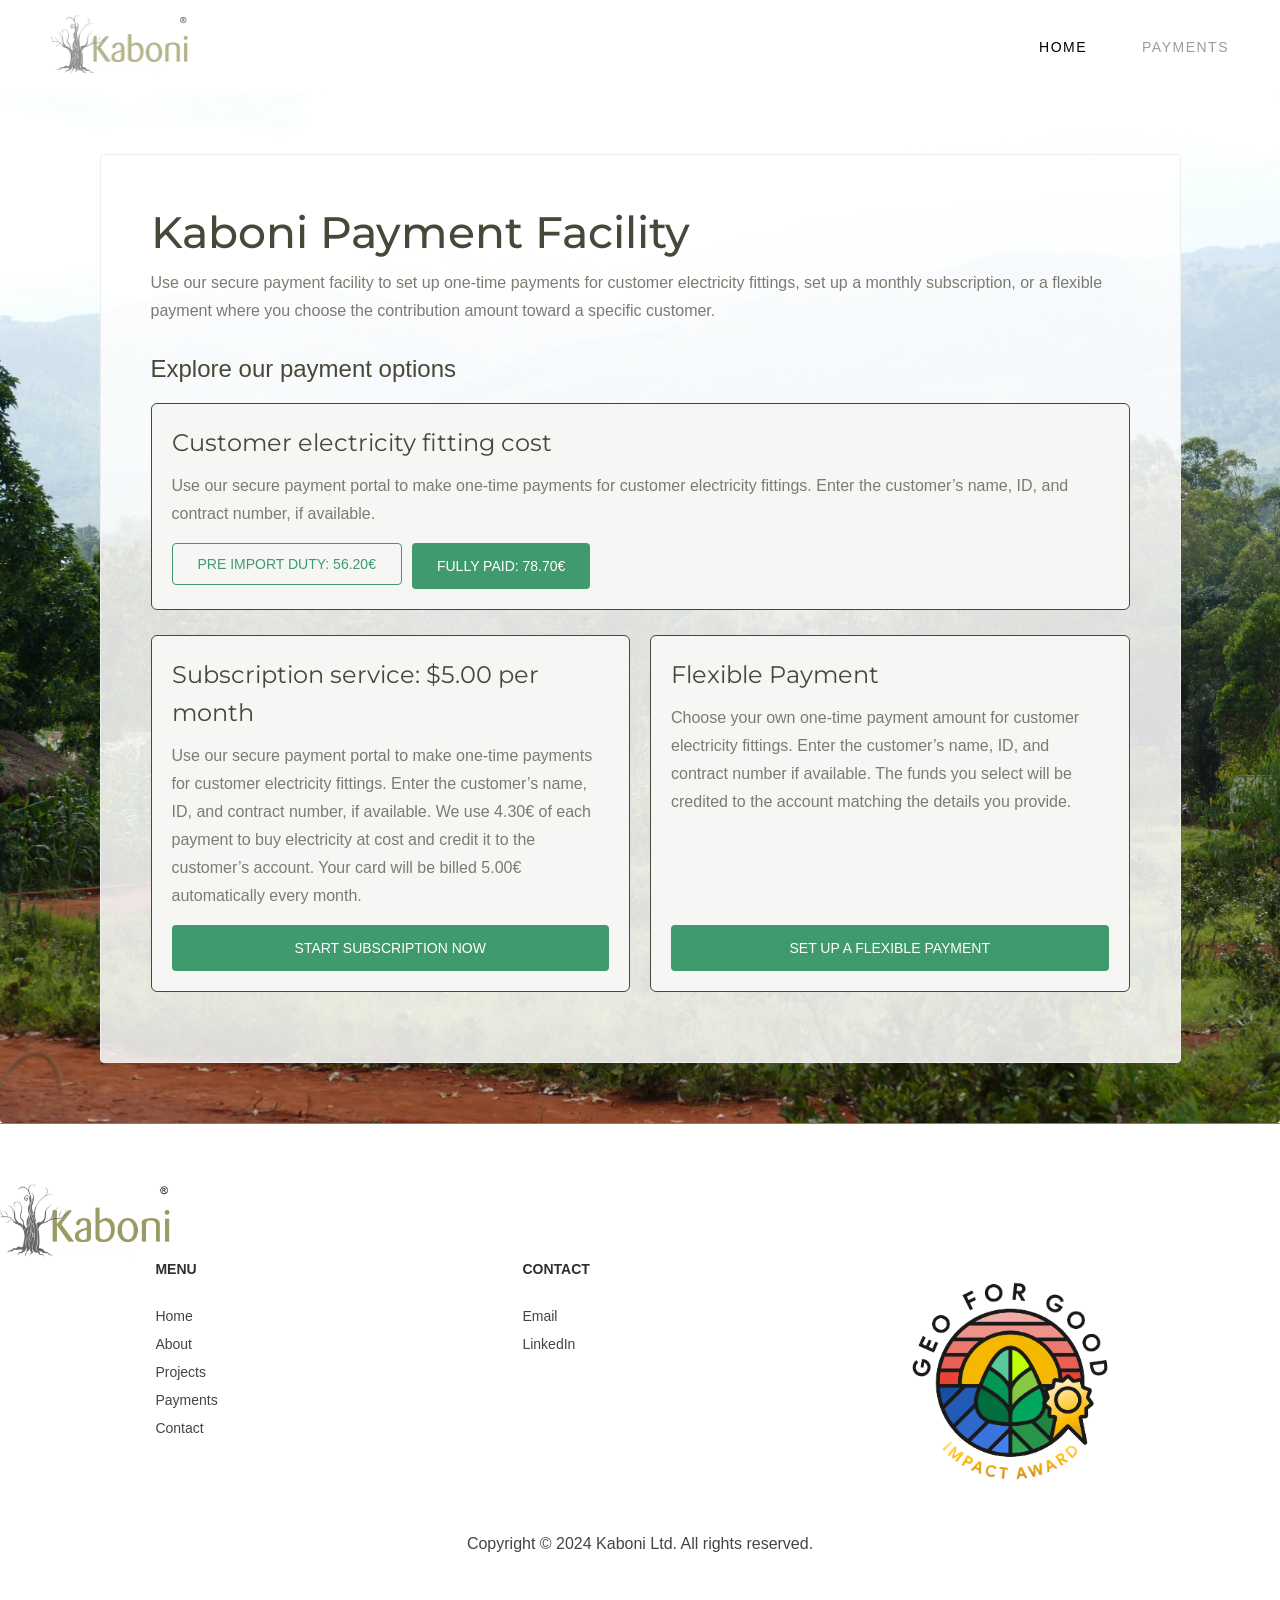
==== pages/payment.html @ aac9b1a4 "new" ====
<!doctype html>
<html lang="en">
  <head>
    <meta charset="UTF-8" />
    <title>Kaboni Payment</title>

    <link rel="stylesheet" href="../css/pstyles.css" />
    <link rel="stylesheet" href="../css/styles.css" />
    <link rel="preconnect" href="https://fonts.googleapis.com" />
    <link rel="preconnect" href="https://fonts.gstatic.com" crossorigin />

    <link
      href="https://fonts.googleapis.com/css2?family=Montserrat:wght@300;400;500;600;700&display=swap"
      rel="stylesheet"
    />
  </head>
  <body>
    <header>
      <div class="logo-header">
        <a href="/">
          <img src="../images/logo.jpg" alt="logo" />
        </a>
      </div>
      <div class="menu-toggle" id="menuToggle">
        <span></span>
        <span></span>
        <span></span>
      </div>
      <nav>
        <ul>
          <li class="active">
            <a href="/">Home</a>
          </li>
          <li>
            <a href="payment.html">Payments</a>
          </li>
        </ul>
      </nav>
    </header>
    <section class="payment-section">
      <div class="container bg-payment">
        <h1>Kaboni Payment Facility</h1>
        <p class="desc">
          Use our secure payment facility to set up one-time payments for
          customer electricity fittings, set up a monthly subscription, or a
          flexible payment where you choose the contribution amount toward a
          specific customer.
        </p>

        <h2>Explore our payment options</h2>

        <!-- BIG CARD -->
        <div class="card big">
          <h3>Customer electricity fitting cost</h3>
          <p>
            Use our secure payment portal to make one-time payments for customer
            electricity fittings. Enter the customer’s name, ID, and contract
            number, if available.
          </p>

          <div class="actions">
            <a href="https://buy.stripe.com/bJe00ia7hgw996VfK4dwc03">
              <button class="outline">PRE IMPORT DUTY: 56.20€</button>
            </a>
            <a href="https://buy.stripe.com/dRm14m0wHa7L3MB8hCdwc02">
              <button class="filled">FULLY PAID: 78.70€</button>
            </a>
          </div>
        </div>

        <!-- SMALL CARDS -->
        <div class="grid">
          <div class="card">
            <h3>Subscription service: $5.00 per month</h3>
            <p>
              Use our secure payment portal to make one-time payments for
              customer electricity fittings. Enter the customer’s name, ID, and
              contract number, if available. We use 4.30€ of each payment to buy
              electricity at cost and credit it to the customer’s account. Your
              card will be billed 5.00€ automatically every month.
            </p>
            <a href="https://buy.stripe.com/00w8wOgvFa7Lfvj2Xidwc00">
              <button class="full">START SUBSCRIPTION NOW</button>
            </a>
          </div>

          <div class="card">
            <div>
              <h3>Flexible Payment</h3>
              <p>
                Choose your own one-time payment amount for customer electricity
                fittings. Enter the customer’s name, ID, and contract number if
                available. The funds you select will be credited to the account
                matching the details you provide.
              </p>
            </div>
            <a href="https://buy.stripe.com/28EaEWenx0xbbf31Tedwc04">
              <button class="full">SET UP A FLEXIBLE PAYMENT</button>
            </a>
          </div>
        </div>
      </div>
    </section>
    <footer>
      <div class="footer-container">
        <div class="footer-logo">
          <!-- غير اللوجو ده -->

          <a href="/"> <img src="../images/logo.jpg" alt="Kaboni Logo" /> </a>
        </div>
        <div class="footer-content">
          <!-- LEFT LOGO -->

          <!-- CENTER LINKS -->
          <div class="footer-links">
            <div class="footer-column">
              <h3>Menu</h3>

              <ul>
                <li><a href="#">Home</a></li>
                <li><a href="#">About</a></li>
                <li><a href="#">Projects</a></li>
                <li><a href="#">Payments</a></li>
                <li><a href="#">Contact</a></li>
              </ul>
            </div>
          </div>

          <div class="footer-column">
            <h3>Contact</h3>

            <ul>
              <li><a href="mailto:phillip@kaboni.org">Email</a></li>
              <li>
                <a href="https://www.linkedin.com/company/kaboni-energy-ltd/"
                  >LinkedIn</a
                >
              </li>
            </ul>
          </div>
          <!-- RIGHT IMAGE -->
          <div class="footer-award">
            <!-- غير الصورة دي -->
            <img src="../images/GEO.png" alt="Award" />
          </div>
        </div>

        <!-- COPYRIGHT -->
        <div class="copyright">
          Copyright © 2024 Kaboni Ltd. All rights reserved.
        </div>
      </div>
    </footer>
    <script src="../js/index.js"></script>
  </body>
</html>
---- css/pstyles.css ----
* {
  margin: 0;
  padding: 0;
  box-sizing: border-box;
  font-family: "Segoe UI", sans-serif;
}

body {
  background: #eee;
}

/* SECTION */
.payment-section {
  position: relative;
  background: url("../images/payments.jpg") center/cover;
  padding: 60px 20px;
  border-radius: 4px;
  font-family: "Montserrat", sans-serif !important;
}

/* CONTENT */
.container {
  position: relative;
  margin: auto;
  font-family: "Montserrat", sans-serif;
}

h1 {
  font-size: 32px;
  margin-bottom: 10px;
  color: #484738;
  font-family: "Montserrat", sans-serif;
  font-weight: 500;
}

.desc {
  color: #555;
  margin-bottom: 30px;
}

h2 {
  margin: 20px 0;
  color: #484738;
  font-weight: 300;
}
.bg-payment h1 {
  font-size: 44px;
  font-family: "Montserrat", sans-serif;
}
/* CARDS */
.card {
  background: #fff;
  border: 1px solid #484738;
  border-radius: 6px;
  display: flex;
    justify-content: space-between;
    flex-direction: column;
  padding: 20px;
  margin-bottom: 20px;
  transition: 0.3s;
  background-color: #f6f6f5;
}

.card.big {
  margin-bottom: 25px;
  background-color: #f6f6f5;
}

.card h3 {
  margin-bottom: 10px;
  color: #484738;
  font-family: "Montserrat", sans-serif;
  font-weight: 400;
  line-height: 38px;
  font-size: 24px;
}

.card p {
  color: #666;
  margin-bottom: 15px;
  line-height: 1.6;
}

/* BUTTONS */
.actions {
  display: flex;
  gap: 10px;
}

button {
  border: none;
  padding: 12px 25px;
  cursor: pointer;
  font-size: 14px;
  border-radius: 4px;
  color: #f5faf0;
  transition: 0.3s;
}

.outline {
  border: 1px solid #3f9a6e;
  background: transparent;
  color: #3f9a6e;
}

.outline:hover {
  background: #87bfa4;
  color: #fff;
}

.filled {
  background: #3f9a6e;
  color: #fff;
    padding: 15px 25px;

}

.filled:hover {
  background: #32343a;
}

.full {
  width: 100%;
  background: #3f9a6e;
  color: #fff;
  font-size: 14px;
    padding: 15px 25px;

}

.full:hover {
  background: #32343a;
}

/* GRID */
.grid {
  display: grid;
  grid-template-columns: repeat(2, 1fr);
  gap: 20px;
}

/* RESPONSIVE */
@media (max-width: 768px) {
  .grid {
    grid-template-columns: 1fr;
  }
}
.bg-payment {
  inset: 0;
  background: rgba(255, 255, 255, 0.85);
  padding: 50px;
  max-width: 1081px;
  border-radius: 4px;
  border: 1px solid #eee;
}
.desc,
.big p,
.card p {
  font-size: 16px;
  line-height: 28px !important;
  color: #7c7b70;
}
---- css/styles.css ----
* {
  margin: 0;
  padding: 0;
  box-sizing: border-box;
  font-family: "Poppins", sans-serif;
}
a{
  text-decoration: none;
  color: inherit;
}
html,body {
  overflow-x: hidden;
  background: #fffeef;
  width: 100%;
}

header {
  width: 100%;
  height: 93.63px;
  background: #ffffff;
 
  display: flex;
  align-items: center;
  justify-content: space-between;

  padding: 0 51px;

  position: relative;
  z-index: 100;
}

.logo-header {
  display: flex;
  align-items: center;
  gap: 12px;
}

.logo-header img {
  width: 137px;
  opacity: 0.75;
}

.logo-header h1 {
  font-size: 24px;
  font-weight: 300;
  color: #8d8750;
  letter-spacing: 1px;
}

nav ul {
  display: flex;
  align-items: center;
  gap: 55px;
  list-style: none;
}

nav ul li {
  position: relative;
  font-size: 14px;
  letter-spacing: 1.5px;
  text-transform: uppercase;
  cursor: pointer;
  color: #9b9b9b;
  transition: 0.3s;
}

nav ul li:hover {
  color: #000;
}

nav ul li.active {
  color: #000;
  font-weight: 500;
}

.hero-slider {
  width: 100%;
  height: 700px;
  position: relative;
  overflow: hidden;
  overflow-x: hidden;
}

/* SLIDES */

.slides {
  display: flex;
  width: 100%;
  height: 100%;
  transition: transform 0.8s ease-in-out;
}

.slide {
  min-width: 100%;
  height: 100%;
  position: relative;
  flex-shrink: 0;
}

.slide img {
  width: 100%;
  height: 100%;
  object-fit: cover;
}

/* OVERLAY */

.overlay {
  position: absolute;
  inset: 0;
}

/* CONTENT */

.content {
  position: absolute;
  top: 50%;
  left: 21%;
  transform: translateY(-50%);
  color: #fff;
  z-index: 5;
  max-width: 940px;
}

.content h1 {
  font-size: 64px;
  font-weight: 300;
  margin-bottom: 18px;
  line-height: 1.1;
}

.content p {
  font-size: 20px;
  margin-bottom: 35px;
  color: #f1f1f1;
}

.content .btn {
  display: inline-block;
  padding: 12px 25px;
  background: #3f9a6e;
  color: #fff;
  text-decoration: none;
  font-size: 12px;
  letter-spacing: 2px;
  text-transform: uppercase;
  transition: 0.3s;
  border-radius: 4px;
}

.content .btn:hover {
  background: #32343a;
}
.centered {
  display: flex;
  flex-direction: column;
  justify-content: center;
  text-align: center;
}
.centered .btn {
  margin: auto;
}

/* ARROWS */

.arrow {
  position: absolute;
  top: 50%;
  transform: translateY(-50%);
  z-index: 10;
  color: #fff;
  font-size: 48px;
  cursor: pointer;
  user-select: none;
  transition: 0.3s;
}

.arrow:hover {
  opacity: 0.7;
}

.prev {
  left: 35px;
}

.next {
  right: 35px;
}

/* DOTS */

.dots {
  position: absolute;
  bottom: 18px;
  left: 50%;
  transform: translateX(-50%);
  display: flex;
  gap: 12px;
  z-index: 10;
}

.dot {
  width: 14px;
  height: 14px;
  border-radius: 50%;
  background: #fff;
  opacity: 0.5;
  cursor: pointer;
  transition: 0.3s;
}

.dot.active {
  opacity: 1;
  transform: scale(1.2);
}

/* RESPONSIVE */

@media (max-width: 992px) {
  .content {
    left: 10%;
    right: 10%;
  }

  .content h1 {
    font-size: 48px;
  }

  .content p {
    font-size: 18px;
  }
}

@media (max-width: 576px) {
  .content h1 {
    font-size: 34px;
  }

  .content .btn {
    padding: 14px 26px;
    font-size: 14px;
  }

  .arrow {
    font-size: 45px;
  }
}

/* =========================
       RESPONSIVE
    ========================== */

@media (max-width: 992px) {
  .content {
    left: 10%;
  }

  .content h2 {
    font-size: 50px;
  }

  nav {
    display: none;
  }
}

@media (max-width: 600px) {
  header {
    padding: 0 20px;
  }

  .content {
    left: 8%;
    right: 8%;
  }

  .content h2 {
    font-size: 38px;
  }

  .content p {
    font-size: 15px;
  }

  .content button {
    padding: 15px 28px;
  }
}

.mission-section {
  width: 100%;
  background: #fffeef;

  padding: 110px 20px 60px;

  overflow: hidden;
}

.mission-container {
  max-width: 1200px;
  margin: auto;

  text-align: center;

  transform: scale(1);
  transition: transform 0.25s linear;
  will-change: transform;
}

/* SMALL TITLE */

.mission-subtitle {
  font-size: 14px;
  letter-spacing: 2px;
  text-transform: uppercase;

  color: #9f9b8d;

  margin-bottom: 18px;
}

/* BIG TEXT */

.mission-title {
  font-size: 32px;
  line-height: 1.5;
  font-weight: 300;

  color: #4b4a42;

  max-width: 1080px;
  margin: auto;
}

/* LINE */

.bottom-line {
  width: 88%;
  height: 1px;

  background: #dddccf;

  margin: 80px auto 0;
}

/* =========================
       RESPONSIVE
    ========================== */

@media (max-width: 992px) {
  .mission-title {
    font-size: 42px;
  }
}

@media (max-width: 600px) {
  .mission-section {
    padding: 80px 20px 50px;
  }

  .mission-title {
    font-size: 28px;
    line-height: 1.7;
  }

  .mission-subtitle {
    font-size: 12px;
  }
}

.payment-card {
  width: 100%;
  max-width: 1140px;
  margin: auto;
  background: #ffffff;

  border: 1px solid #dddddd;

  border-radius: 3px;

  padding: 34px 42px;
}

/* TITLE */

.payment-title {
  font-size: 22px;
  font-weight: 400;

  color: #45443d;

  margin-bottom: 22px;
}

/* TEXT */

.payment-text {
  font-size: 16px;
  line-height: 2;

  color: #7a786f;

  max-width: 1030px;
}

/* BUTTON */

.payment-btn {
  margin-top: 28px;

  border: none;
  outline: none;

  background: #3f9a6e;

  color: #fff;

  padding: 15px 26px;

  text-transform: uppercase;

  letter-spacing: 3px;

  font-size: 13px;
  font-weight: 500;

  border-radius: 3px;

  cursor: pointer;

  transition: 0.3s;
}

.payment-btn:hover {
  background: #32343a;
}

/* =========================
       RESPONSIVE
    ========================== */

@media (max-width: 768px) {
  body {
    padding: 20px;
  }

  .payment-card {
    padding: 28px 22px;
  }

  .payment-title {
    font-size: 20px;
  }

  .payment-text {
    font-size: 15px;
    line-height: 1.9;
  }

  .payment-btn {
    width: 100%;
  }
}

.about {
  width: 100%;
  min-height: 100vh;
  display: flex;
  align-items: center;
  justify-content: center;
  padding: 60px 8%;
}

.about-container {
  display: flex;
  align-items: center;
  justify-content: space-between;
  gap: 70px;
  width: 100%;
}

.about-content {
  flex: 1;
  max-width: 430px;
  display: flex;
  flex-direction: column;
  justify-content: center;
}

.small-title {
  font-size: 16px;
  letter-spacing: 3px;
  color: #6f6f6f;
  margin-bottom: 1.5rem;
  text-align: center;
  text-transform: uppercase;
}

.about-content h2 {
  font-size: 36px;
  font-weight: 400;
  color: #4a4a4a;
  text-align: center;
  margin-bottom: 1.5rem;
  line-height: 1.1;
}

.about-content p {
  font-size: 16px;
  line-height: 2;
  color: #666;
  margin-bottom: 40px;
}

.about-btn {
  display: inline-block;
  padding: 12px 25px;
  background: #3f9a6e;
  color: #fff;
  text-decoration: none;
  margin: auto;
  text-transform: uppercase;
  letter-spacing: 2px;
  border-radius: 4px;
  transition: 0.3s;
  font-size: 12px;
  font-weight: 500;
}

.about-btn:hover {
  background: #32343a;
}

.about-image {
  flex: 1.3;
}

.about-image img {
  width: 100%;
  width: 708px;
  display: block;
  object-fit: cover;
}

/* Responsive */

@media (max-width: 992px) {
  .about-container {
    flex-direction: column;
  }

  .about-content {
    max-width: 100%;
  }

  .about-content h2 {
    font-size: 45px;
  }
}

@media (max-width: 576px) {
  .about {
    padding: 40px 20px;
  }

  .about-content h2 {
    font-size: 36px;
  }

  .about-content p {
    font-size: 16px;
    line-height: 1.8;
  }

  .about-btn {
    width: 100%;
    text-align: center;
  }
}
.team {
  width: 100%;
  min-height: 100vh;
  display: flex;
  align-items: center;
  justify-content: center;
  padding: 60px 8%;
}

.team-container {
  width: 100%;
  display: flex;
  align-items: center;
  justify-content: space-between;
  gap: 80px;
}

.team-image {
  flex: 1.4;
}

.team-image img {
  width: 100%;
  display: block;
  object-fit: cover;
  width: 708px;
}

.team-content {
  flex: 1;
  max-width: 450px;
  display: flex;
  flex-direction: column;
  justify-content: center;
}

.small-title {
  font-size: 16px;
  letter-spacing: 3px;
  color: #6d6d6d;
  text-transform: uppercase;
  margin-bottom: 20px;
}

.team-content h2 {
  font-size: 36px;
  font-weight: 400;
  text-align: center;
  color: #4b4b4b;
  margin-bottom: 35px;
  line-height: 1.1;
}

.team-content p {
  font-size: 16px;
  line-height: 2;
  color: #666;
  margin-bottom: 45px;
}

.team-btn {
  display: inline-block;
  padding: 12px 25px;
  background: #4aa06e;
  color: #fff;
  text-decoration: none;
  text-transform: uppercase;
  letter-spacing: 2px;
  border-radius: 4px;
  font-size: 14px;
  margin: auto;
  transition: 0.3s;
}

.team-btn:hover {
  background: #32343a;
}

/* Responsive */

@media (max-width: 992px) {
  .team-container {
    flex-direction: column;
  }

  .team-content {
    max-width: 100%;
  }

  .team-content h2 {
    font-size: 44px;
  }
}

@media (max-width: 576px) {
  .team {
    padding: 40px 20px;
  }

  .team-content h2 {
    font-size: 35px;
  }

  .team-content p {
    font-size: 16px;
    line-height: 1.8;
  }

  .team-btn {
    width: 100%;
    text-align: center;
  }
}
.video-section {
  width: 100%;
  min-height: 100vh;
  display: flex;
  justify-content: center;
  align-items: center;
  padding: 40px 40px 0 40px;
}

.video-box {
  position: relative;
  width: 100%;
  max-width: 1150px;
  overflow: hidden;
}

/* iframe الخاص بفيديو Google Drive */

.video-box iframe {
  width: 100%;
  height: 650px;
  border: none;
  display: block;
}

/* Responsive */

@media (max-width: 768px) {
  .video-box iframe {
    height: 400px;
  }
}

@media (max-width: 480px) {
  .video-box iframe {
    height: 250px;
  }
}

.newsletter-section {
  width: 100%;
  min-height: 100vh;
  background: #fffeef;
  display: flex;
  align-items: center;
  justify-content: center;
  padding: 0 20px 170px 20px;
}

.newsletter-container {
  text-align: center;
  max-width: 900px;
  width: 100%;
}

.top-text {
  font-size: 16px;
  color: #444;
  margin-bottom: 45px;
  font-weight: 400;
}

.logo {
  width: 377px;
  max-width: 100%;
  margin: 0 auto 120px;
  display: block;
}

.title {
  font-size: 36px;
  font-weight: 300;
  color: #484738;
  line-height: 1.2;
  margin-bottom: 35px;
}

.newsletter-form {
  display: flex;
  align-items: flex-end;
  justify-content: center;
  gap: 12px;
  flex-wrap: wrap;
}

.input-group {
  display: flex;
  flex-direction: column;
  align-items: flex-start;
}

.input-group label {
  font-size: 14px;
  letter-spacing: 2px;
  color: #444;
  margin-bottom: 10px;
  text-transform: uppercase;
}

.input-group input {
  width: 280px;
  height: 44px;
  border: 1px solid #cfcfcf;
  background: #f5f5f5;
  padding: 0 15px;
  font-size: 15px;
  outline: none;
}

.subscribe-btn {
  height: 44px;
  padding: 0 35px;
  border: none;
  background: #3f9a6e;
  color: #fff;
  font-size: 14px;
  letter-spacing: 2px;
  text-transform: uppercase;
  cursor: pointer;
  transition: 0.3s;
}

.subscribe-btn:hover {
  background: #32343a;
}

.message {
  margin-top: 25px;
  font-size: 16px;
  color: #2d7a50;
  display: none;
}

@media (max-width: 768px) {
  .logo {
    margin-bottom: 70px;
  }

  .title {
    font-size: 38px;
  }

  .newsletter-form {
    flex-direction: column;
    align-items: center;
  }

  .input-group input {
    width: 100%;
    min-width: 300px;
  }

  .subscribe-btn {
    width: 300px;
  }
}

@media (max-width: 480px) {
  .title {
    font-size: 30px;
  }

  .input-group input,
  .subscribe-btn {
    width: 100%;
    min-width: unset;
  }
}

footer {
  width: 100%;
  background: #ffffff;
  border-top: 1px solid #7f7f7f;
  padding: 60px 0;
}

.footer-container {
  max-width: 1400px;
  margin: auto;
}

.footer-content {
  display: flex;
  justify-content: space-around;
  align-items: flex-start;
  gap: 80px;
  width: 1194px;
  margin: auto;
  flex-wrap: wrap;
}

/* LEFT LOGO */

.footer-logo img {
  width: 170px;
  object-fit: contain;
}

/* CENTER */

.footer-links {
  display: flex;
  gap: 140px;
  flex-wrap: wrap;
}

.footer-column h3 {
  font-size: 14px;
  font-weight: 600;
  color: #2e2e2e;
  margin-bottom: 30px;
  text-transform: uppercase;
}

.footer-column ul {
  list-style: none;
}

.footer-column ul li {
  margin-bottom: 10px;
}

.footer-column ul li a {
  text-decoration: none;
  color: #444;
  font-size: 14px;
  transition: 0.3s;
}

.footer-column ul li a:hover {
  color: #9f9a55;
}

/* RIGHT IMAGE */

.footer-award img {
  width: 230px;
  object-fit: contain;
}

/* COPYRIGHT */

.copyright {
  text-align: center;
  font-size: 16px;
  color: #444;
  margin-top: 30px;
}

/* RESPONSIVE */

@media (max-width: 1100px) {
  .footer-content {
    justify-content: center;
    text-align: center;
  }

  .footer-links {
    gap: 80px;
    justify-content: center;
  }
}

@media (max-width: 768px) {
  footer {
    padding: 60px 25px 30px;
  }

  .footer-content {
    flex-direction: column;
    align-items: center;
  }

  .footer-links {
    flex-direction: column;
    gap: 50px;
  }

  .footer-column ul li a {
    font-size: 16px;
  }

  .footer-award img {
    width: 180px;
  }

  .copyright {
    margin-top: 60px;
    font-size: 14px;
  }
}
.about-content,
.team-content {
  opacity: 0;
  transform: translateY(80px);
  transition: all 0.8s ease;
}

/* fallback مهم جدًا */
.about-content.show,
.team-content.show {
  opacity: 1;
  transform: translateY(0);
}
@media (max-width: 1024px) and (min-width: 768px) {
  html,
  body {
    width: 100%;
    overflow-x: hidden;
  }
  .hero-slider {
    height: 500px;
  }
  .about,
  .team,
  .video-section,
  .newsletter-section {
    min-height: auto;
  }
  .top-text {
    margin-top: 1rem;
  }
  .footer-links {
    margin-top: unset;
  }
  nav ul {
    gap: 25px;
  }

  /* HERO */
  .content {
    left: 8%;
    right: 8%;
  }

  .content h1 {
    font-size: 48px;
  }

  /* ABOUT + TEAM */
  .about-container,
  .team-container {
  }

  .about-content,
  .team-content {
  }

  .about-image img,
  .team-image img {
    width: 100%;
    max-width: 600px;
  }

  /* FOOTER */
  .footer-content {
    width: 100%;
    gap: 50px;
  }

  .footer-links {
    gap: 60px;
  }
}
@media (max-width: 767px) {
  html,
  body {
    width: 100%;
    overflow-x: hidden;
    padding: 0;
  }
}
@media (max-width: 768px) {
  header {
    height: 90px;
    padding: 0 20px;
    position: relative;
  }

  /* زرار المينيو */
  .menu-toggle {
    width: 35px;
    height: 25px;
    display: flex;
    flex-direction: column;
    justify-content: space-between;
    cursor: pointer;
    z-index: 1001;
  }

  .menu-toggle span {
    width: 100%;
    height: 2px;
    background: #000;
    border-radius: 10px;
  }

  /* المنيو */
  nav {
    display: none;

    position: absolute;
    top: 90px;
    left: 0;

    width: 100%;
    background: #fff;

    padding: 25px 0;
    z-index: 999;
  }

  nav.active {
    display: block;
  }

  nav ul {
    display: flex;
    flex-direction: column;
    align-items: center;
    gap: 25px;
  }
}
@media (max-width: 768px) {
  .hero-slider {
    height: 100vh;
  }

  .slide img {
    height: 100%;
    object-fit: cover;
  }

  .content {
    left: 20px;
    right: 20px;
    top: 50%;
    transform: translateY(-50%);
    max-width: 100%;
  }

  .content h1 {
    font-size: 34px;
    line-height: 1.2;
    margin-bottom: 15px;
  }

  .content p {
    font-size: 16px;
    line-height: 1.7;
    margin-bottom: 25px;
  }

  .content .btn {
    padding: 14px 22px;
    font-size: 12px;
    letter-spacing: 1px;
  }

  .arrow {
    font-size: 30px;
  }

  .prev {
    left: 15px;
  }

  .next {
    right: 15px;
  }

  .dots {
    bottom: 25px;
  }
}
@media (max-width: 768px) {
  .hero-slider {
    width: 100%;
    overflow: hidden;
  }

  .slides {
    display: flex;
    width: 100%;
  }

  .slide {
    min-width: 100%;
    width: 100%;
    flex-shrink: 0;
    overflow: hidden;
  }

  .slide img {
    width: 100%;
    display: block;
  }
  .about-image img,
  .team-image img {
    width: 346px;
  }
  .video-section {
    min-height: auto;
  }
}
@media (max-width: 768px) {
  footer {
    padding: 50px 20px 25px;
  }

  .footer-content {
    width: 100%;
    flex-direction: column;
    align-items: flex-start;
    margin-top: 1rem;
    text-align: start;
    gap: 20px;
  }

  .footer-links {
    flex-direction: column;
    gap: 40px;
    align-items: center;
  }

  .footer-logo img {
    width: 150px;
  }

  .footer-award img {
    width: 170px;
  }

  .copyright {
    margin-top: 40px;
    line-height: 1.8;
    font-size: 14px;
  }
}
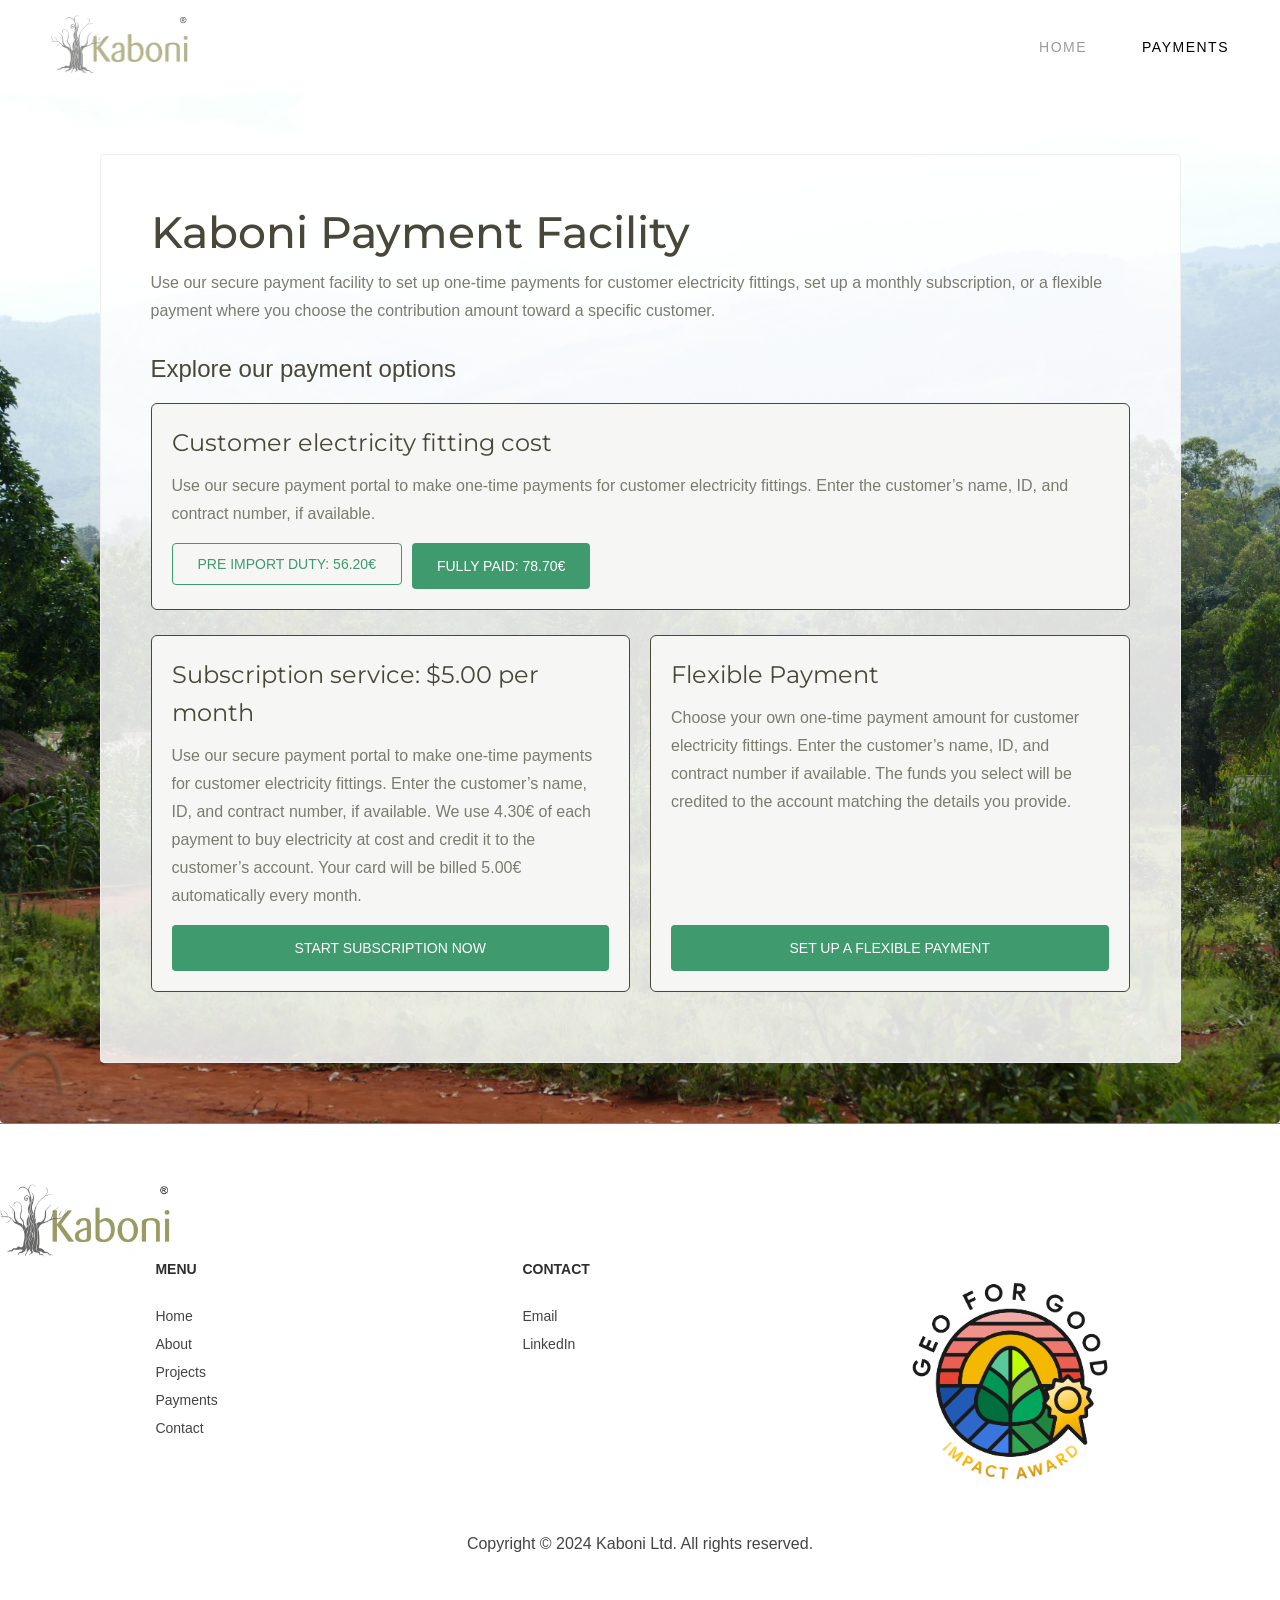
==== commit e72adb76: "new" ====
--- a/pages/payment.html
+++ b/pages/payment.html
@@ -2,10 +2,12 @@
 <html lang="en">
   <head>
     <meta charset="UTF-8" />
-    <title>Kaboni Payment</title>
+    <meta name="viewport" content="width=device-width, initial-scale=1.0" />
+    <title>Payments</title>
 
-    <link rel="stylesheet" href="../css/pstyles.css" />
-    <link rel="stylesheet" href="../css/styles.css" />
+    <link rel="icon" type="image/png" href="../images/title-logo.jpg" />
+    <!-- GOOGLE FONT -->
+   
     <link rel="preconnect" href="https://fonts.googleapis.com" />
     <link rel="preconnect" href="https://fonts.gstatic.com" crossorigin />
 
@@ -13,6 +15,8 @@
       href="https://fonts.googleapis.com/css2?family=Montserrat:wght@300;400;500;600;700&display=swap"
       rel="stylesheet"
     />
+     <link rel="stylesheet" href="../css/pstyles.css" />
+    <link rel="stylesheet" href="../css/styles.css" />
   </head>
   <body>
     <header>
@@ -28,7 +32,7 @@
       </div>
       <nav>
         <ul>
-          <li class="active">
+          <li  >
             <a href="/">Home</a>
           </li>
           <li>
@@ -151,6 +155,6 @@
         </div>
       </div>
     </footer>
-    <script src="../js/index.js"></script>
+    <script src="../js/payment.js"></script>
   </body>
 </html>
--- a/css/pstyles.css
+++ b/css/pstyles.css
@@ -140,11 +140,7 @@
 }
 
 /* RESPONSIVE */
-@media (max-width: 768px) {
-  .grid {
-    grid-template-columns: 1fr;
-  }
-}
+
 .bg-payment {
   inset: 0;
   background: rgba(255, 255, 255, 0.85);
@@ -160,3 +156,180 @@
   line-height: 28px !important;
   color: #7c7b70;
 }
+ @media (max-width: 768px) {
+   
+  .grid {
+    grid-template-columns: 1fr;
+  }
+}
+/* =========================
+   MOBILE RESPONSIVE
+========================= */
+@media (max-width: 768px) {
+  .payment-section {
+    padding: 20px 12px;
+  }
+
+  .bg-payment {
+    padding: 25px 18px;
+    width: 100%;
+  }
+
+  .bg-payment h1 {
+    font-size: 30px;
+    line-height: 1.3;
+  }
+
+  h2 {
+    font-size: 24px;
+    line-height: 1.4;
+    margin: 25px 0 18px;
+  }
+
+  .desc,
+  .big p,
+  .card p {
+    font-size: 15px;
+    line-height: 26px !important;
+  }
+
+  .grid {
+    grid-template-columns: 1fr;
+    gap: 16px;
+  }
+
+  .card {
+    padding: 18px;
+  }
+
+  .card h3 {
+    font-size: 22px;
+    line-height: 32px;
+  }
+
+  /* الأزرار تحت بعض */
+  .actions {
+    flex-direction: column;
+    width: 100%;
+  }
+
+  .actions a {
+    width: 100%;
+  }
+
+  .actions button,
+  .full {
+    width: 100%;
+    font-size: 14px;
+    padding: 14px 18px;
+    text-align: center;
+  }
+
+  button {
+    white-space: normal;
+    line-height: 1.4;
+  }
+}
+
+/* =========================
+   SMALL MOBILE
+========================= */
+@media (max-width: 480px) {
+  .bg-payment {
+    padding: 20px 14px;
+  }
+
+  .bg-payment h1 {
+    font-size: 26px;
+  }
+
+  h2 {
+    font-size: 21px;
+  }
+
+  .card h3 {
+    font-size: 20px;
+    line-height: 28px;
+  }
+
+  .desc,
+  .big p,
+  .card p {
+    font-size: 14px;
+    line-height: 24px !important;
+  }
+
+  .actions button,
+  .full {
+    font-size: 13px;
+    padding: 13px 14px;
+  }
+}
+/* =========================
+   TABLET RESPONSIVE
+========================= */
+@media (min-width: 769px) and (max-width: 1024px) {
+  .payment-section {
+    padding: 40px 25px;
+  }
+
+  .bg-payment {
+    padding: 35px 30px;
+    width: 100%;
+  }
+
+  .bg-payment h1 {
+    font-size: 38px;
+    line-height: 1.3;
+  }
+
+  h2 {
+    font-size: 28px;
+    margin: 25px 0 20px;
+  }
+
+  .desc,
+  .big p,
+  .card p {
+    font-size: 15px;
+    line-height: 26px !important;
+  }
+
+  .grid {
+    grid-template-columns: 1fr 1fr;
+    gap: 18px;
+  }
+
+  .card {
+    padding: 22px;
+  }
+
+  .card h3 {
+    font-size: 22px;
+    line-height: 32px;
+  }
+
+  /* أزرار الكارد الكبيرة */
+  .actions {
+    flex-direction: column;
+    gap: 12px;
+    margin-top: 10px;
+  }
+
+  .actions a {
+    width: 100%;
+  }
+
+  .actions button,
+  .full {
+    width: 100%;
+    padding: 15px 20px;
+    font-size: 14px;
+    text-align: center;
+  }
+
+  button {
+    white-space: normal;
+    line-height: 1.4;
+  }
+}
--- a/css/styles.css
+++ b/css/styles.css
@@ -80,7 +80,15 @@
   overflow: hidden;
   overflow-x: hidden;
 }
-
+nav ul li a {
+  color: #9b9b9b;
+  transition: 0.3s;
+}
+
+nav ul li a.active {
+  color: #000;
+  font-weight: 500;
+}
 /* SLIDES */
 
 .slides {
@@ -995,74 +1003,12 @@
   transform: translateY(0);
 }
 @media (max-width: 1024px) and (min-width: 768px) {
+
   html,
   body {
     width: 100%;
     overflow-x: hidden;
   }
-  .hero-slider {
-    height: 500px;
-  }
-  .about,
-  .team,
-  .video-section,
-  .newsletter-section {
-    min-height: auto;
-  }
-  .top-text {
-    margin-top: 1rem;
-  }
-  .footer-links {
-    margin-top: unset;
-  }
-  nav ul {
-    gap: 25px;
-  }
-
-  /* HERO */
-  .content {
-    left: 8%;
-    right: 8%;
-  }
-
-  .content h1 {
-    font-size: 48px;
-  }
-
-  /* ABOUT + TEAM */
-  .about-container,
-  .team-container {
-  }
-
-  .about-content,
-  .team-content {
-  }
-
-  .about-image img,
-  .team-image img {
-    width: 100%;
-    max-width: 600px;
-  }
-
-  /* FOOTER */
-  .footer-content {
-    width: 100%;
-    gap: 50px;
-  }
-
-  .footer-links {
-    gap: 60px;
-  }
-}
-@media (max-width: 767px) {
-  html,
-  body {
-    width: 100%;
-    overflow-x: hidden;
-    padding: 0;
-  }
-}
-@media (max-width: 768px) {
   header {
     height: 90px;
     padding: 0 20px;
@@ -1112,6 +1058,160 @@
     align-items: center;
     gap: 25px;
   }
+  /* =========================
+     HERO SLIDER FIX (IMPORTANT)
+  ========================= */
+
+  .hero-slider {
+    height: 500px;
+    overflow: hidden !important;
+    position: relative;
+  }
+
+  .slides {
+    display: flex;
+    width: 100%;
+    height: 100%;
+
+    /* FIX iPad glitch */
+    transform: translate3d(0, 0, 0);
+    will-change: transform;
+    backface-visibility: hidden;
+  }
+
+  .slide {
+    min-width: 100%;
+    flex: 0 0 100%;
+    height: 100%;
+
+    overflow: hidden;
+    position: relative;
+
+    /* مهم جدًا لمنع ghosting */
+    transform: translateZ(0);
+    backface-visibility: hidden;
+  }
+
+  .slide img {
+    width: 100%;
+    height: 100%;
+    object-fit: cover;
+    display: block;
+  }
+
+  /* =========================
+     CONTENT
+  ========================= */
+
+  .content {
+    left: 8%;
+    right: 8%;
+  }
+
+  .content h1 {
+    font-size: 48px;
+  }
+
+  /* =========================
+     LAYOUT FIXES
+  ========================= */
+
+  .about,
+  .team,
+  .video-section,
+  .newsletter-section {
+    min-height: auto;
+  }
+
+  .top-text {
+    margin-top: 1rem;
+  }
+
+  nav ul {
+    gap: 25px;
+  }
+
+  /* =========================
+     IMAGES FIX
+  ========================= */
+
+  .about-image img,
+  .team-image img {
+    width: 100%;
+    max-width: 600px;
+  }
+
+  /* =========================
+     FOOTER
+  ========================= */
+
+  .footer-content {
+    width: 100%;
+    gap: 50px;
+  }
+
+  .footer-links {
+    gap: 60px;
+  }
+}
+@media (max-width: 767px) {
+  html,
+  body {
+    width: 100%;
+    overflow-x: hidden;
+    padding: 0;
+  }
+}
+@media (max-width: 768px) {
+  header {
+    height: 90px;
+    padding: 0 20px;
+    position: relative;
+  }
+
+  /* زرار المينيو */
+  .menu-toggle {
+    width: 35px;
+    height: 25px;
+    display: flex;
+    flex-direction: column;
+    justify-content: space-between;
+    cursor: pointer;
+    z-index: 1001;
+  }
+
+  .menu-toggle span {
+    width: 100%;
+    height: 2px;
+    background: #000;
+    border-radius: 10px;
+  }
+
+  /* المنيو */
+  nav {
+    display: none;
+
+    position: absolute;
+    top: 90px;
+    left: 0;
+
+    width: 100%;
+    background: #fff;
+
+    padding: 25px 0;
+    z-index: 999;
+  }
+
+  nav.active {
+    display: block;
+  }
+
+  nav ul {
+    display: flex;
+    flex-direction: column;
+    align-items: center;
+    gap: 25px;
+  }
 }
 @media (max-width: 768px) {
   .hero-slider {
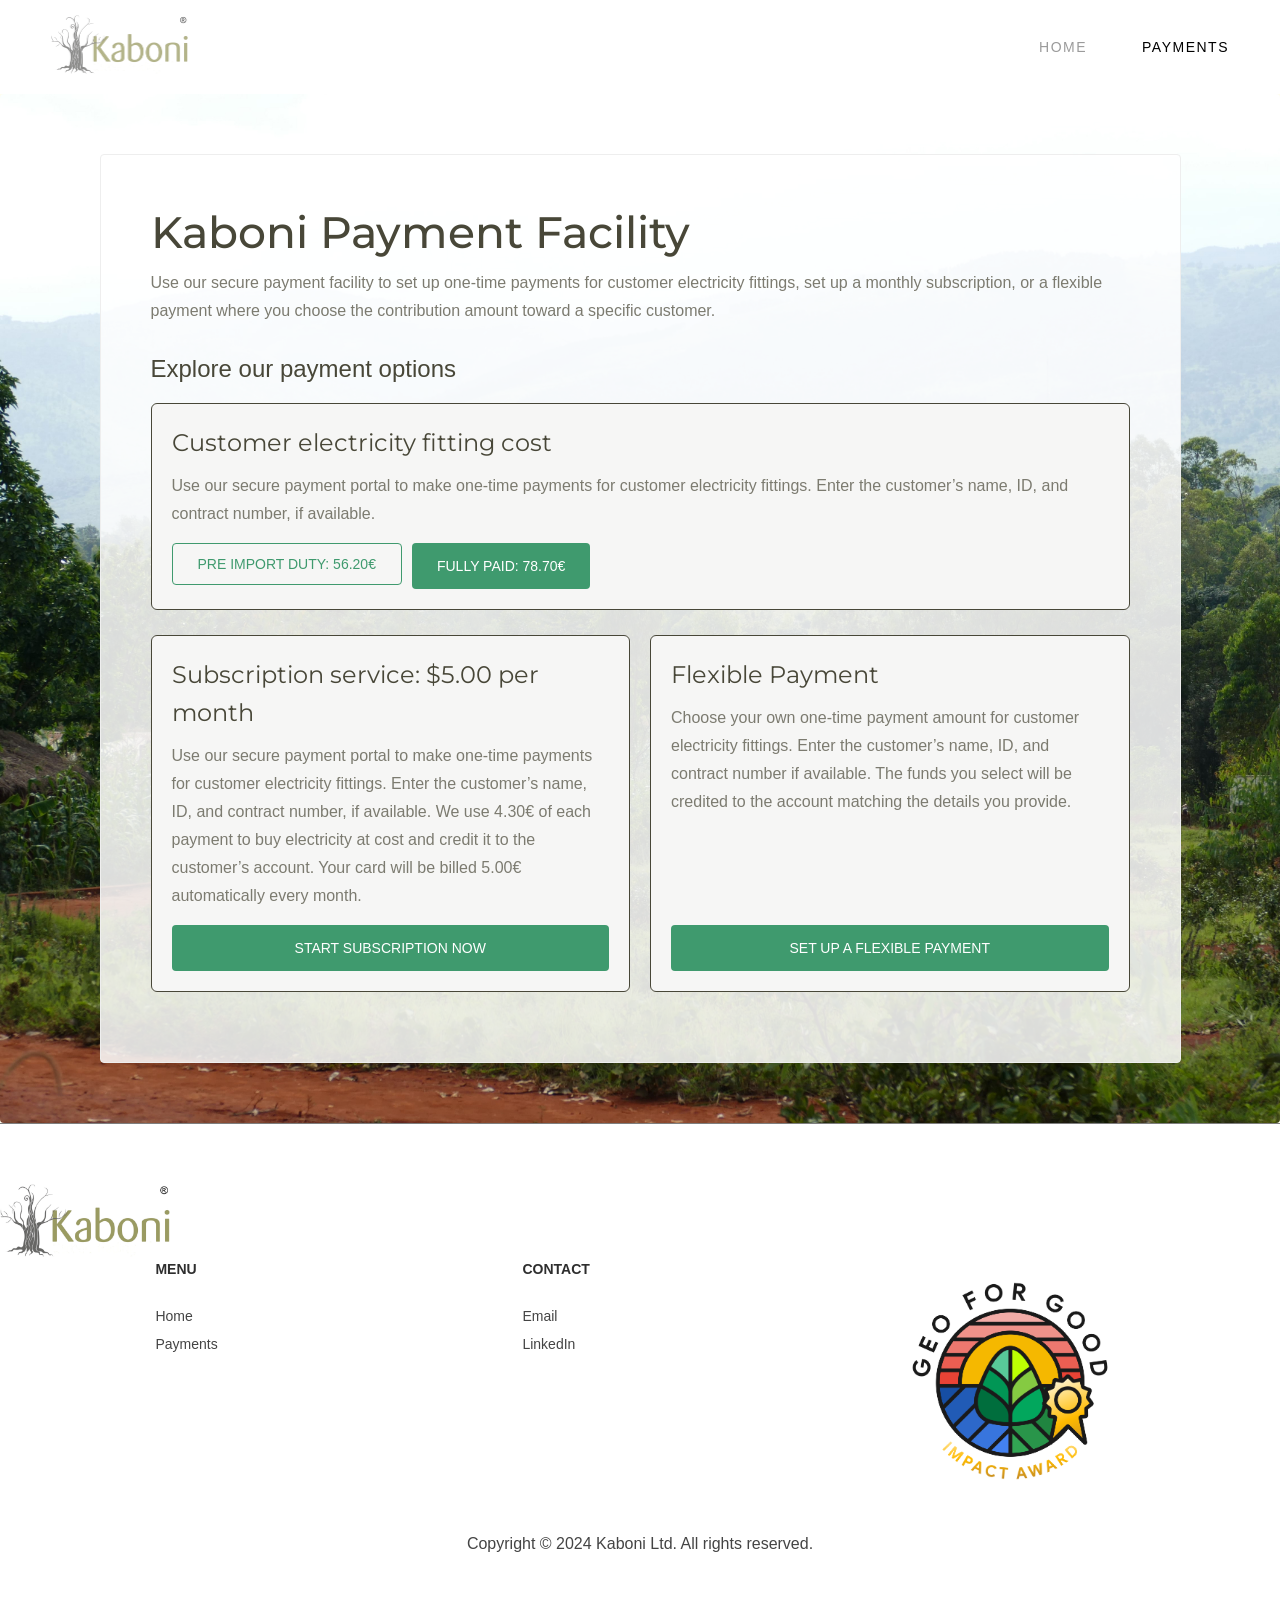
==== commit 9dd8a341: "enw" ====
--- a/pages/payment.html
+++ b/pages/payment.html
@@ -121,11 +121,10 @@
               <h3>Menu</h3>
 
               <ul>
-                <li><a href="#">Home</a></li>
-                <li><a href="#">About</a></li>
-                <li><a href="#">Projects</a></li>
-                <li><a href="#">Payments</a></li>
-                <li><a href="#">Contact</a></li>
+                <li><a href="../index.html">Home</a></li>
+                
+                <li><a href="payment.html">Payments</a></li>
+              
               </ul>
             </div>
           </div>
